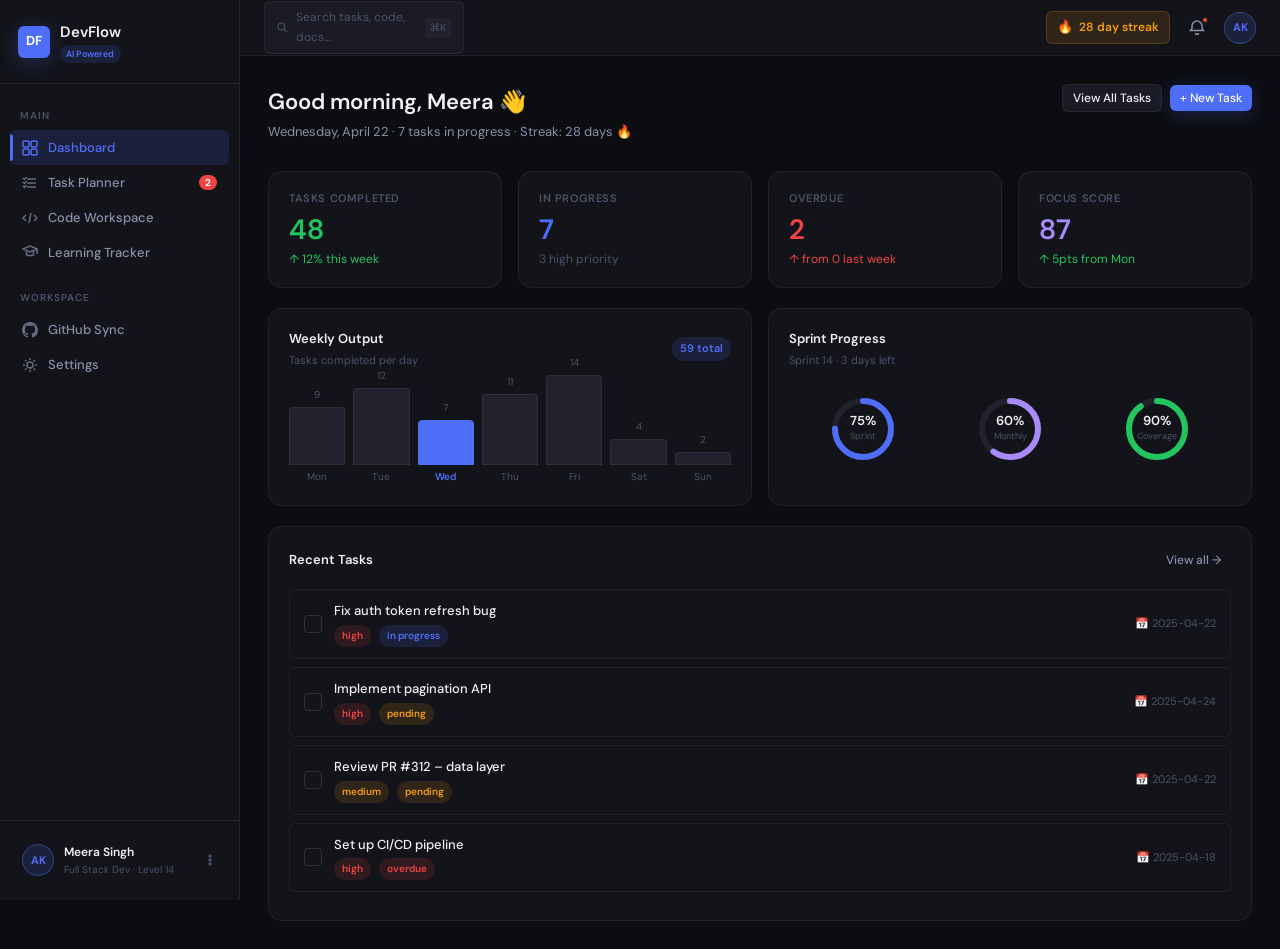
==== frontend/index.html @ 4a9d7325 "Add files via upload" ====
<!DOCTYPE html>
<html lang="en">
<head>
  <meta charset="UTF-8"/>
  <meta name="viewport" content="width=device-width, initial-scale=1.0"/>
  <title>DevFlow – AI Developer Productivity</title>
  <link rel="stylesheet" href="style.css"/>
  <!-- Favicon via SVG data URI -->
  <link rel="icon" href="data:image/svg+xml,<svg xmlns='http://www.w3.org/2000/svg' viewBox='0 0 32 32'><rect width='32' height='32' rx='8' fill='%234f6ef7'/><text x='6' y='23' font-family='sans-serif' font-weight='700' font-size='16' fill='white'>DF</text></svg>"/>
</head>
<body>

  <!-- ── App Shell ──────────────────────────── -->
  <div class="app-layout">

    <!-- Sidebar -->
    <nav class="sidebar" id="sidebar">
      <div class="sidebar-logo">
        <div class="logo-mark">DF</div>
        <div>
          <div class="logo-text">DevFlow</div>
          <div class="logo-badge">AI Powered</div>
        </div>
      </div>

      <div class="sidebar-nav">
        <div class="nav-section-label">Main</div>

        <button class="nav-item" data-page="dashboard" onclick="navigate('dashboard')">
          <!-- Grid icon -->
          <svg class="nav-icon" viewBox="0 0 16 16" fill="none" stroke="currentColor" stroke-width="1.5">
            <rect x="1" y="1" width="6" height="6" rx="1.5"/>
            <rect x="9" y="1" width="6" height="6" rx="1.5"/>
            <rect x="1" y="9" width="6" height="6" rx="1.5"/>
            <rect x="9" y="9" width="6" height="6" rx="1.5"/>
          </svg>
          Dashboard
        </button>

        <button class="nav-item" data-page="tasks" onclick="navigate('tasks')">
          <!-- Checklist icon -->
          <svg class="nav-icon" viewBox="0 0 16 16" fill="none" stroke="currentColor" stroke-width="1.5">
            <path d="M5 4h9M5 8h9M5 12h9"/>
            <polyline points="1,3 2.5,4.5 4.5,2"/>
            <polyline points="1,7 2.5,8.5 4.5,6"/>
            <polyline points="1,11 2.5,12.5 4.5,10"/>
          </svg>
          Task Planner
          <span class="nav-badge" id="overdue-badge">2</span>
        </button>

        <button class="nav-item" data-page="code" onclick="navigate('code')">
          <!-- Code icon -->
          <svg class="nav-icon" viewBox="0 0 16 16" fill="none" stroke="currentColor" stroke-width="1.5">
            <polyline points="4,5 1,8 4,11"/>
            <polyline points="12,5 15,8 12,11"/>
            <line x1="9" y1="3" x2="7" y2="13"/>
          </svg>
          Code Workspace
        </button>

        <button class="nav-item" data-page="learning" onclick="navigate('learning')">
          <!-- Graduation icon -->
          <svg class="nav-icon" viewBox="0 0 16 16" fill="none" stroke="currentColor" stroke-width="1.5">
            <path d="M1 4l7-3 7 3-7 3-7-3z"/>
            <path d="M4.5 5.5v4.5a7 4 0 0 0 7 0V5.5"/>
            <path d="M15 4v5"/>
          </svg>
          Learning Tracker
        </button>

        <div class="nav-section-label" style="margin-top:8px">Workspace</div>

        <button class="nav-item" onclick="showToast('GitHub sync coming soon!','info')">
          <svg class="nav-icon" viewBox="0 0 16 16" fill="currentColor">
            <path d="M8 0C3.58 0 0 3.58 0 8c0 3.54 2.29 6.53 5.47 7.59.4.07.55-.17.55-.38 0-.19-.01-.82-.01-1.49-2.01.37-2.53-.49-2.69-.94-.09-.23-.48-.94-.82-1.13-.28-.15-.68-.52-.01-.53.63-.01 1.08.58 1.23.82.72 1.21 1.87.87 2.33.66.07-.52.28-.87.51-1.07-1.78-.2-3.64-.89-3.64-3.95 0-.87.31-1.59.82-2.15-.08-.2-.36-1.02.08-2.12 0 0 .67-.21 2.2.82.64-.18 1.32-.27 2-.27.68 0 1.36.09 2 .27 1.53-1.04 2.2-.82 2.2-.82.44 1.1.16 1.92.08 2.12.51.56.82 1.27.82 2.15 0 3.07-1.87 3.75-3.65 3.95.29.25.54.73.54 1.48 0 1.07-.01 1.93-.01 2.2 0 .21.15.46.55.38A8.013 8.013 0 0 0 16 8c0-4.42-3.58-8-8-8z"/>
          </svg>
          GitHub Sync
        </button>

        <button class="nav-item" onclick="showToast('Settings coming soon!','info')">
          <svg class="nav-icon" viewBox="0 0 16 16" fill="none" stroke="currentColor" stroke-width="1.5">
            <circle cx="8" cy="8" r="3"/>
            <path d="M8 1v2M8 13v2M1 8h2M13 8h2M3.05 3.05l1.41 1.41M11.54 11.54l1.41 1.41M3.05 12.95l1.41-1.41M11.54 4.46l1.41-1.41"/>
          </svg>
          Settings
        </button>
      </div>

      <div class="sidebar-footer">
        <div class="user-card">
          <div class="avatar">AK</div>
          <div class="user-info">
            <div class="user-name">Meera Singh</div>
            <div class="user-role">Full Stack Dev · Level 14</div>
          </div>
          <svg width="14" height="14" viewBox="0 0 14 14" fill="none" stroke="currentColor" stroke-width="1.5" style="color:var(--text-muted)">
            <circle cx="7" cy="7" r="1"/><circle cx="7" cy="3" r="1"/><circle cx="7" cy="11" r="1"/>
          </svg>
        </div>
      </div>
    </nav>

    <!-- Main Area -->
    <div class="main-content">

      <!-- Top Bar -->
      <header class="topbar">
        <!-- Mobile menu -->
        <button class="btn btn-icon btn-ghost" id="menu-btn" style="display:none" onclick="document.getElementById('sidebar').classList.toggle('open')">
          <svg width="16" height="16" viewBox="0 0 16 16" fill="none" stroke="currentColor" stroke-width="1.5">
            <line x1="1" y1="4" x2="15" y2="4"/><line x1="1" y1="8" x2="15" y2="8"/><line x1="1" y1="12" x2="15" y2="12"/>
          </svg>
        </button>

        <div class="search-box" onclick="showToast('Search coming soon!','info')">
          <svg width="13" height="13" viewBox="0 0 16 16" fill="none" stroke="currentColor" stroke-width="1.5">
            <circle cx="6.5" cy="6.5" r="5"/>
            <line x1="10.5" y1="10.5" x2="15" y2="15"/>
          </svg>
          Search tasks, code, docs...
          <span style="margin-left:auto;font-size:10px;background:var(--bg-overlay);padding:2px 5px;border-radius:3px;color:var(--text-muted)">⌘K</span>
        </div>

        <div class="topbar-spacer"></div>

        <!-- Streak badge -->
        <div style="display:flex;align-items:center;gap:6px;padding:5px 10px;background:var(--amber-dim);border:1px solid rgba(245,158,11,0.2);border-radius:var(--radius-sm)">
          <span style="font-size:13px">🔥</span>
          <span style="font-size:12px;font-weight:600;color:var(--amber)">28 day streak</span>
        </div>

        <!-- Notification bell -->
        <button class="btn btn-icon btn-ghost" style="position:relative" onclick="showToast('3 new notifications','info')">
          <svg width="16" height="16" viewBox="0 0 16 16" fill="none" stroke="currentColor" stroke-width="1.5">
            <path d="M8 1a5 5 0 0 1 5 5v2.5l1.5 2H1.5L3 8.5V6a5 5 0 0 1 5-5z"/>
            <path d="M6.5 13a1.5 1.5 0 0 0 3 0"/>
          </svg>
          <span style="position:absolute;top:4px;right:4px;width:6px;height:6px;background:var(--red);border-radius:50%;border:1.5px solid var(--bg-surface)"></span>
        </button>

        <div class="avatar" style="cursor:pointer" onclick="navigate('learning')">AK</div>
      </header>

      <!-- Dynamic Page Content -->
      <div id="page-content"></div>
    </div>
  </div>

  <!-- Toast Container -->
  <div class="toast-container" id="toast-container"></div>

  <script src="script.js"></script>
</body>
</html>
---- frontend/style.css ----
/* =============================================================
   DevFlow – Design System & Global Styles
   Design: Refined dark SaaS — monochrome base, electric blue accent
   Font: DM Sans (display) + JetBrains Mono (code)
   ============================================================= */

@import url('https://fonts.googleapis.com/css2?family=DM+Sans:ital,opsz,wght@0,9..40,300;0,9..40,400;0,9..40,500;0,9..40,600;1,9..40,400&family=JetBrains+Mono:wght@400;500&display=swap');

/* ── CSS Variables ─────────────────────────────────────────── */
:root {
  /* Backgrounds */
  --bg-base:        #0c0d11;
  --bg-surface:     #13141a;
  --bg-elevated:    #1a1b24;
  --bg-overlay:     #21222e;
  --bg-hover:       #252738;

  /* Accent */
  --accent:         #4f6ef7;
  --accent-dim:     rgba(79, 110, 247, 0.15);
  --accent-hover:   #6480f8;

  /* Semantic */
  --green:          #22c55e;
  --green-dim:      rgba(34, 197, 94, 0.12);
  --amber:          #f59e0b;
  --amber-dim:      rgba(245, 158, 11, 0.12);
  --red:            #ef4444;
  --red-dim:        rgba(239, 68, 68, 0.12);
  --purple:         #a78bfa;
  --purple-dim:     rgba(167, 139, 250, 0.12);

  /* Text */
  --text-primary:   #f0f1f5;
  --text-secondary: #8b8fa8;
  --text-muted:     #4e5168;
  --text-accent:    #6480f8;

  /* Borders */
  --border:         rgba(255,255,255,0.06);
  --border-hover:   rgba(255,255,255,0.12);
  --border-accent:  rgba(79, 110, 247, 0.4);

  /* Shadows */
  --shadow-sm:      0 1px 3px rgba(0,0,0,0.4);
  --shadow-md:      0 4px 16px rgba(0,0,0,0.5);
  --shadow-lg:      0 8px 32px rgba(0,0,0,0.6);
  --shadow-accent:  0 4px 20px rgba(79,110,247,0.25);

  /* Layout */
  --sidebar-w:      240px;
  --radius-sm:      6px;
  --radius:         10px;
  --radius-lg:      14px;
  --radius-xl:      20px;

  /* Transitions */
  --ease:           cubic-bezier(0.16, 1, 0.3, 1);
}

/* ── Reset & Base ──────────────────────────────────────────── */
*, *::before, *::after { box-sizing: border-box; margin: 0; padding: 0; }

html { font-size: 14px; scroll-behavior: smooth; }

body {
  font-family: 'DM Sans', system-ui, sans-serif;
  background: var(--bg-base);
  color: var(--text-primary);
  line-height: 1.6;
  -webkit-font-smoothing: antialiased;
  overflow-x: hidden;
}

a { text-decoration: none; color: inherit; }
button { font-family: inherit; cursor: pointer; }
input, textarea, select { font-family: inherit; }

/* ── Scrollbar ─────────────────────────────────────────────── */
::-webkit-scrollbar { width: 4px; height: 4px; }
::-webkit-scrollbar-track { background: transparent; }
::-webkit-scrollbar-thumb { background: var(--bg-overlay); border-radius: 4px; }
::-webkit-scrollbar-thumb:hover { background: var(--text-muted); }

/* ── App Layout ────────────────────────────────────────────── */
.app-layout {
  display: flex;
  min-height: 100vh;
}

/* ── Sidebar ───────────────────────────────────────────────── */
.sidebar {
  width: var(--sidebar-w);
  background: var(--bg-surface);
  border-right: 1px solid var(--border);
  display: flex;
  flex-direction: column;
  position: fixed;
  top: 0; left: 0;
  height: 100vh;
  z-index: 100;
  transition: transform 0.3s var(--ease);
}

.sidebar-logo {
  display: flex;
  align-items: center;
  gap: 10px;
  padding: 20px 18px;
  border-bottom: 1px solid var(--border);
}

.logo-mark {
  width: 32px; height: 32px;
  background: var(--accent);
  border-radius: var(--radius-sm);
  display: flex; align-items: center; justify-content: center;
  font-weight: 700; font-size: 13px; color: #fff;
  box-shadow: var(--shadow-accent);
  flex-shrink: 0;
}

.logo-text { font-size: 15px; font-weight: 600; color: var(--text-primary); }
.logo-badge {
  font-size: 9px; font-weight: 600;
  background: var(--accent-dim); color: var(--accent);
  padding: 2px 6px; border-radius: 20px;
  margin-top: 1px;
}

.sidebar-nav {
  flex: 1;
  padding: 12px 10px;
  overflow-y: auto;
}

.nav-section-label {
  font-size: 10px; font-weight: 600;
  text-transform: uppercase; letter-spacing: 1px;
  color: var(--text-muted);
  padding: 12px 10px 6px;
}

.nav-item {
  display: flex;
  align-items: center;
  gap: 10px;
  padding: 9px 12px;
  border-radius: var(--radius-sm);
  font-size: 13px; font-weight: 500;
  color: var(--text-secondary);
  transition: all 0.15s;
  cursor: pointer;
  border: none; background: none;
  width: 100%; text-align: left;
  position: relative;
}

.nav-item:hover {
  color: var(--text-primary);
  background: var(--bg-hover);
}

.nav-item.active {
  color: var(--accent);
  background: var(--accent-dim);
}

.nav-item.active::before {
  content: '';
  position: absolute;
  left: 0; top: 4px; bottom: 4px;
  width: 3px;
  background: var(--accent);
  border-radius: 0 3px 3px 0;
}

.nav-icon {
  width: 16px; height: 16px;
  opacity: 0.7;
  flex-shrink: 0;
}
.nav-item.active .nav-icon,
.nav-item:hover .nav-icon { opacity: 1; }

.nav-badge {
  margin-left: auto;
  background: var(--red);
  color: #fff;
  font-size: 10px; font-weight: 700;
  padding: 1px 6px;
  border-radius: 20px;
  min-width: 18px; text-align: center;
}

.sidebar-footer {
  padding: 12px 10px;
  border-top: 1px solid var(--border);
}

.user-card {
  display: flex;
  align-items: center;
  gap: 10px;
  padding: 10px 12px;
  border-radius: var(--radius-sm);
  cursor: pointer;
  transition: background 0.15s;
}
.user-card:hover { background: var(--bg-hover); }

.avatar {
  width: 32px; height: 32px;
  border-radius: 50%;
  background: var(--accent-dim);
  border: 1px solid var(--border-accent);
  display: flex; align-items: center; justify-content: center;
  font-size: 11px; font-weight: 700;
  color: var(--accent);
  flex-shrink: 0;
}
.avatar.sm { width: 26px; height: 26px; font-size: 9px; }
.avatar.lg { width: 44px; height: 44px; font-size: 15px; }

.user-info { flex: 1; min-width: 0; }
.user-name { font-size: 12px; font-weight: 600; color: var(--text-primary); white-space: nowrap; overflow: hidden; text-overflow: ellipsis; }
.user-role { font-size: 10px; color: var(--text-muted); }

/* ── Main Content ──────────────────────────────────────────── */
.main-content {
  margin-left: var(--sidebar-w);
  flex: 1;
  min-height: 100vh;
  display: flex;
  flex-direction: column;
}

/* ── Top Bar ───────────────────────────────────────────────── */
.topbar {
  height: 56px;
  background: var(--bg-surface);
  border-bottom: 1px solid var(--border);
  display: flex;
  align-items: center;
  gap: 12px;
  padding: 0 24px;
  position: sticky;
  top: 0; z-index: 50;
}

.topbar-title { font-size: 14px; font-weight: 600; color: var(--text-primary); }
.topbar-sub { font-size: 12px; color: var(--text-muted); }

.topbar-spacer { flex: 1; }

.search-box {
  display: flex;
  align-items: center;
  gap: 8px;
  background: var(--bg-elevated);
  border: 1px solid var(--border);
  border-radius: var(--radius-sm);
  padding: 6px 12px;
  font-size: 12px;
  color: var(--text-muted);
  cursor: pointer;
  transition: border-color 0.15s;
  width: 200px;
}
.search-box:hover { border-color: var(--border-hover); color: var(--text-secondary); }

/* ── Page Container ────────────────────────────────────────── */
.page {
  padding: 28px 28px;
  flex: 1;
}

.page-header {
  display: flex;
  align-items: flex-start;
  justify-content: space-between;
  margin-bottom: 28px;
  gap: 16px;
}
.page-title  { font-size: 22px; font-weight: 600; color: var(--text-primary); }
.page-sub    { font-size: 13px; color: var(--text-secondary); margin-top: 3px; }
.page-actions { display: flex; gap: 8px; align-items: center; }

/* ── Buttons ───────────────────────────────────────────────── */
.btn {
  display: inline-flex; align-items: center; gap: 6px;
  padding: 8px 16px;
  border-radius: var(--radius-sm);
  font-size: 13px; font-weight: 500;
  border: none; cursor: pointer;
  transition: all 0.15s;
  white-space: nowrap;
}
.btn-primary {
  background: var(--accent); color: #fff;
  box-shadow: var(--shadow-accent);
}
.btn-primary:hover { background: var(--accent-hover); transform: translateY(-1px); }
.btn-secondary {
  background: var(--bg-elevated); color: var(--text-primary);
  border: 1px solid var(--border);
}
.btn-secondary:hover { border-color: var(--border-hover); background: var(--bg-overlay); }
.btn-ghost {
  background: transparent; color: var(--text-secondary);
}
.btn-ghost:hover { color: var(--text-primary); background: var(--bg-hover); }
.btn-danger { background: var(--red-dim); color: var(--red); border: 1px solid rgba(239,68,68,0.2); }
.btn-danger:hover { background: rgba(239,68,68,0.2); }
.btn-sm { padding: 5px 10px; font-size: 12px; }
.btn-icon { padding: 7px; border-radius: var(--radius-sm); }

/* ── Cards ─────────────────────────────────────────────────── */
.card {
  background: var(--bg-surface);
  border: 1px solid var(--border);
  border-radius: var(--radius-lg);
  padding: 20px;
}
.card:hover { border-color: var(--border-hover); }

.card-header {
  display: flex; align-items: center; justify-content: space-between;
  margin-bottom: 16px;
}
.card-title { font-size: 13px; font-weight: 600; color: var(--text-primary); }
.card-sub   { font-size: 11px; color: var(--text-muted); margin-top: 2px; }

/* ── Stat Cards ────────────────────────────────────────────── */
.stat-card {
  background: var(--bg-surface);
  border: 1px solid var(--border);
  border-radius: var(--radius-lg);
  padding: 18px 20px;
  transition: all 0.2s;
}
.stat-card:hover { border-color: var(--border-hover); transform: translateY(-1px); }

.stat-label { font-size: 11px; font-weight: 600; text-transform: uppercase; letter-spacing: .6px; color: var(--text-muted); margin-bottom: 8px; }
.stat-value { font-size: 28px; font-weight: 600; color: var(--text-primary); line-height: 1; }
.stat-delta { font-size: 12px; margin-top: 6px; display: flex; align-items: center; gap: 4px; }
.delta-up   { color: var(--green); }
.delta-dn   { color: var(--red); }
.delta-neu  { color: var(--text-muted); }

/* ── Tags / Badges ─────────────────────────────────────────── */
.tag {
  display: inline-flex; align-items: center; gap: 4px;
  padding: 3px 8px;
  border-radius: 20px;
  font-size: 11px; font-weight: 600;
}
.tag-blue    { background: var(--accent-dim); color: var(--accent); }
.tag-green   { background: var(--green-dim); color: var(--green); }
.tag-amber   { background: var(--amber-dim); color: var(--amber); }
.tag-red     { background: var(--red-dim); color: var(--red); }
.tag-purple  { background: var(--purple-dim); color: var(--purple); }
.tag-muted   { background: var(--bg-overlay); color: var(--text-muted); }
.tag-dot::before {
  content: '';
  width: 6px; height: 6px;
  border-radius: 50%;
  background: currentColor;
  display: inline-block;
}

/* ── Grid Helpers ──────────────────────────────────────────── */
.grid-4 { display: grid; grid-template-columns: repeat(4, minmax(0,1fr)); gap: 16px; }
.grid-3 { display: grid; grid-template-columns: repeat(3, minmax(0,1fr)); gap: 16px; }
.grid-2 { display: grid; grid-template-columns: repeat(2, minmax(0,1fr)); gap: 16px; }

/* ── Progress Bar ──────────────────────────────────────────── */
.progress-track {
  height: 6px;
  background: var(--bg-overlay);
  border-radius: 6px;
  overflow: hidden;
}
.progress-fill {
  height: 100%; border-radius: 6px;
  background: var(--accent);
  transition: width 0.6s var(--ease);
}

/* ── Task Row ──────────────────────────────────────────────── */
.task-row {
  display: flex; align-items: center; gap: 12px;
  padding: 11px 14px;
  border-radius: var(--radius-sm);
  border: 1px solid var(--border);
  margin-bottom: 8px;
  cursor: pointer;
  transition: all 0.15s;
  background: var(--bg-surface);
}
.task-row:hover { border-color: var(--border-hover); background: var(--bg-elevated); }
.task-row.completed { opacity: 0.5; }

.task-check {
  width: 18px; height: 18px; flex-shrink: 0;
  border: 1.5px solid var(--border-hover);
  border-radius: 4px;
  display: flex; align-items: center; justify-content: center;
  transition: all 0.15s;
}
.task-check.done { background: var(--green); border-color: var(--green); }

.task-body { flex: 1; min-width: 0; }
.task-title-text { font-size: 13px; font-weight: 500; white-space: nowrap; overflow: hidden; text-overflow: ellipsis; }
.task-meta-row { display: flex; align-items: center; gap: 8px; margin-top: 3px; }
.task-deadline { font-size: 11px; color: var(--text-muted); }

/* ── Charts (SVG-based) ────────────────────────────────────── */
.chart-wrap { position: relative; }
.chart-bar { cursor: pointer; transition: opacity 0.15s; }
.chart-bar:hover { opacity: 0.85; }

/* ── Code Theme ────────────────────────────────────────────── */
.code-font { font-family: 'JetBrains Mono', 'Fira Code', monospace; }

/* ── Divider ───────────────────────────────────────────────── */
.divider {
  height: 1px;
  background: var(--border);
  margin: 16px 0;
}

/* ── Loading spinner ───────────────────────────────────────── */
@keyframes spin { to { transform: rotate(360deg); } }
.spinner {
  width: 20px; height: 20px;
  border: 2px solid var(--border);
  border-top-color: var(--accent);
  border-radius: 50%;
  animation: spin 0.6s linear infinite;
}

/* ── Toast ─────────────────────────────────────────────────── */
.toast-container {
  position: fixed; bottom: 24px; right: 24px;
  z-index: 9999;
  display: flex; flex-direction: column; gap: 8px;
}
.toast {
  background: var(--bg-elevated);
  border: 1px solid var(--border-hover);
  border-radius: var(--radius);
  padding: 12px 16px;
  font-size: 13px;
  display: flex; align-items: center; gap: 10px;
  animation: slideUp 0.3s var(--ease);
  box-shadow: var(--shadow-md);
  max-width: 320px;
}
.toast.success { border-left: 3px solid var(--green); }
.toast.error   { border-left: 3px solid var(--red); }
.toast.info    { border-left: 3px solid var(--accent); }

@keyframes slideUp {
  from { transform: translateY(12px); opacity: 0; }
  to   { transform: translateY(0);    opacity: 1; }
}

/* ── Modal ─────────────────────────────────────────────────── */
.modal-backdrop {
  position: fixed; inset: 0;
  background: rgba(0,0,0,0.7);
  backdrop-filter: blur(4px);
  z-index: 200;
  display: flex; align-items: center; justify-content: center;
  animation: fadeIn 0.2s;
}
.modal {
  background: var(--bg-surface);
  border: 1px solid var(--border-hover);
  border-radius: var(--radius-lg);
  padding: 24px;
  width: 480px; max-width: 95vw;
  box-shadow: var(--shadow-lg);
  animation: scaleIn 0.2s var(--ease);
}
@keyframes fadeIn  { from { opacity: 0; } }
@keyframes scaleIn { from { transform: scale(0.96); opacity: 0; } }

.modal-title { font-size: 16px; font-weight: 600; margin-bottom: 6px; }
.modal-sub   { font-size: 13px; color: var(--text-secondary); margin-bottom: 20px; }

/* ── Form Elements ─────────────────────────────────────────── */
.form-group { margin-bottom: 16px; }
.form-label { font-size: 12px; font-weight: 600; color: var(--text-secondary); margin-bottom: 6px; display: block; }
.form-input, .form-select, .form-textarea {
  width: 100%;
  background: var(--bg-elevated);
  border: 1px solid var(--border);
  border-radius: var(--radius-sm);
  color: var(--text-primary);
  font-size: 13px; font-family: inherit;
  padding: 9px 12px;
  transition: border-color 0.15s;
  outline: none;
}
.form-input:focus, .form-select:focus, .form-textarea:focus {
  border-color: var(--border-accent);
  box-shadow: 0 0 0 3px var(--accent-dim);
}
.form-textarea { resize: vertical; min-height: 80px; }
.form-select option { background: var(--bg-elevated); }

/* ── Empty State ───────────────────────────────────────────── */
.empty-state {
  text-align: center;
  padding: 40px 20px;
  color: var(--text-muted);
}
.empty-icon { font-size: 32px; margin-bottom: 12px; }
.empty-text { font-size: 13px; }

/* ── Responsive ────────────────────────────────────────────── */
@media (max-width: 1100px) {
  .grid-4 { grid-template-columns: repeat(2, minmax(0,1fr)); }
}
@media (max-width: 768px) {
  .sidebar { transform: translateX(-100%); }
  .sidebar.open { transform: translateX(0); }
  .main-content { margin-left: 0; }
  .grid-4, .grid-3, .grid-2 { grid-template-columns: 1fr; }
  .page { padding: 16px; }
}
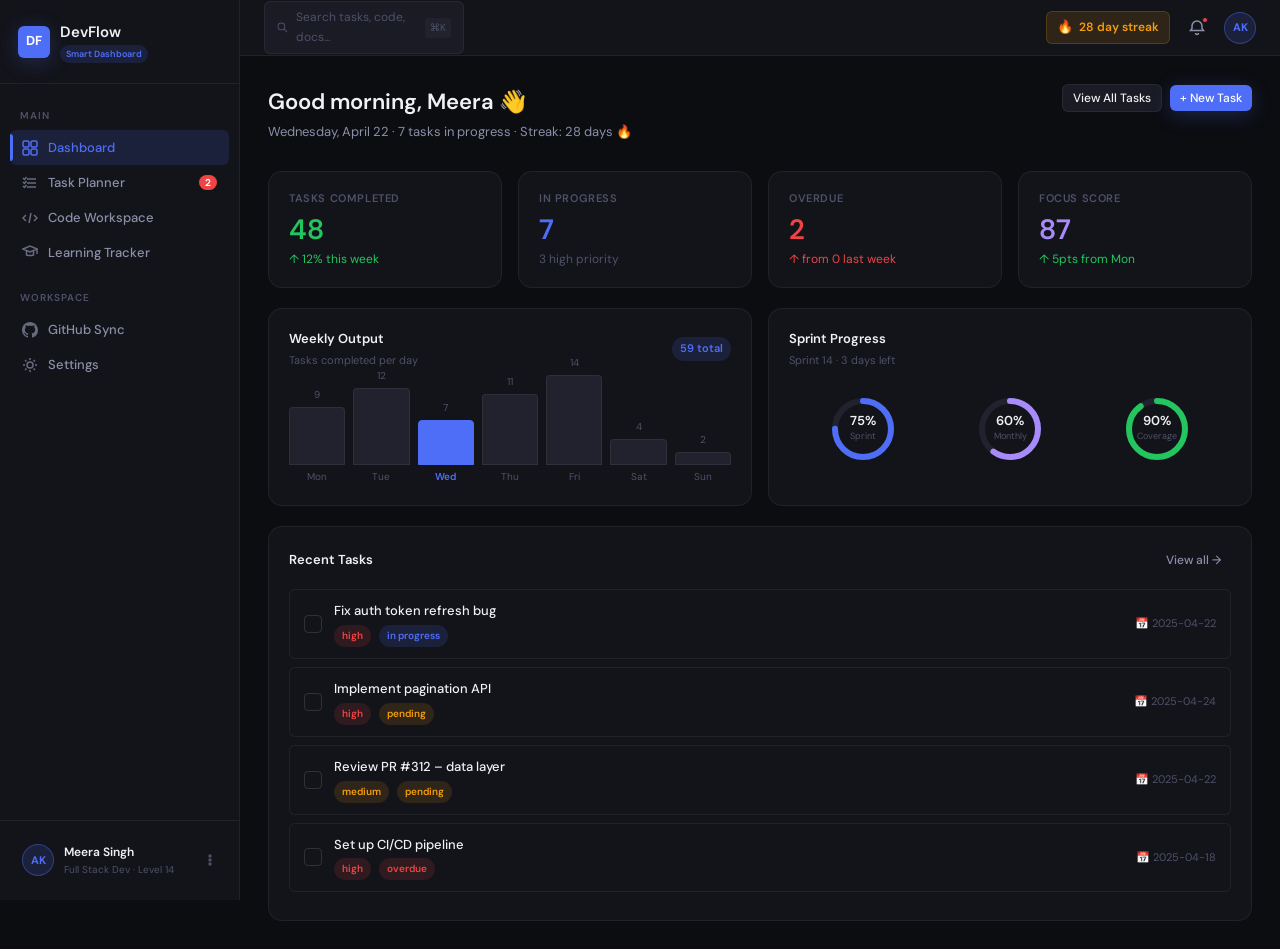
==== commit c32610c9: "Add files via upload" ====
--- a/frontend/index.html
+++ b/frontend/index.html
@@ -19,7 +19,7 @@
         <div class="logo-mark">DF</div>
         <div>
           <div class="logo-text">DevFlow</div>
-          <div class="logo-badge">AI Powered</div>
+          <div class="logo-badge">Smart Dashboard</div>
         </div>
       </div>
 
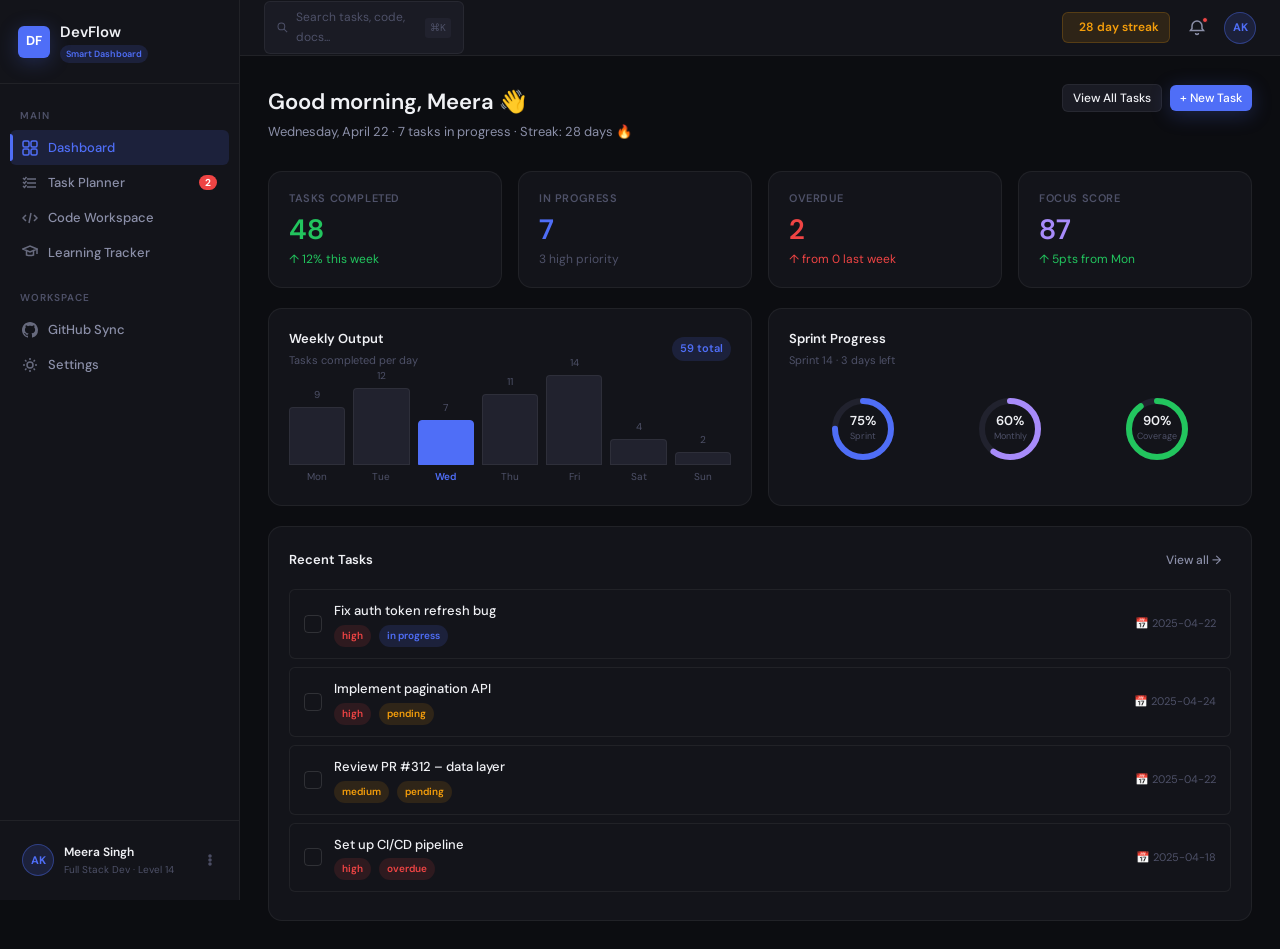
==== commit 4d5ccba5: "Update index.html" ====
--- a/frontend/index.html
+++ b/frontend/index.html
@@ -126,7 +126,7 @@
 
         <!-- Streak badge -->
         <div style="display:flex;align-items:center;gap:6px;padding:5px 10px;background:var(--amber-dim);border:1px solid rgba(245,158,11,0.2);border-radius:var(--radius-sm)">
-          <span style="font-size:13px">🔥</span>
+          <span style="font-size:13px"></span>
           <span style="font-size:12px;font-weight:600;color:var(--amber)">28 day streak</span>
         </div>
 
